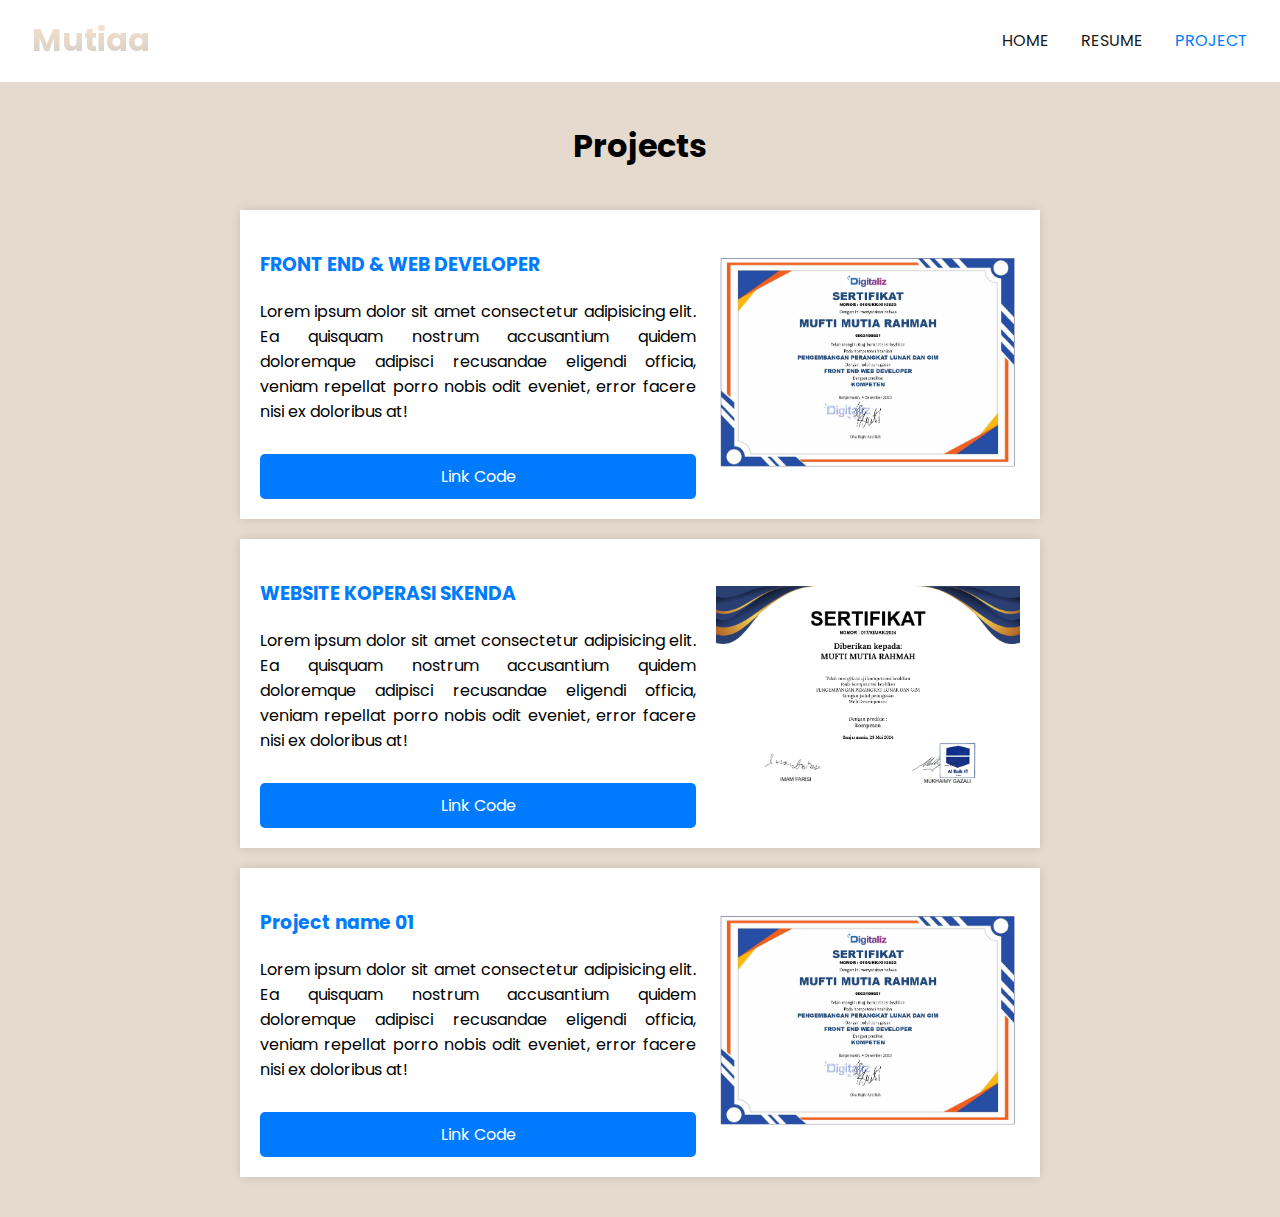
==== project.html @ 4d0b1b71 "mengubah bbrp file" ====
<!DOCTYPE html>
<html lang="en">
    <head>
        <meta charset="UTF-8">
        <meta name="viewport" content="width=device-width, initial-scale=1.0">
        <title>Portofolio | Mutiaa</title>
        <link rel="stylesheet" href="project.css">
        <link rel="stylesheet" href="https://cdnjs.cloudflare.com/ajax/libs/font-awesome/6.0.0-beta3/css/all.min.css">
        <link href="https://fonts.googleapis.com/css2?family=Poppins:wght@400;600;700&display=swap" rel="stylesheet">
    </head>
<body>
    <div class="header">
        <div id="menu-icon" class="menu-icon">
            <i class="fas fa-bars"></i>
        </div>
        <div class="logo">
            <h1>Mutiaa</h1>
            <ul id="menu-list" class="hidden">
                <li>
                    <a href="index.html">HOME</a>
                </li>
                <li>
                    <a href="resume.html">RESUME</a>
                </li>
                <li>
                    <a href="#" class="active">PROJECT</a>
                </li>
            </ul>
        </div>
    </div>
    <div class="container">
        <h1>Projects</h1>
        <div class="kotak-projek">
            <div class="text-content">
                <h3>FRONT END & WEB DEVELOPER</h3>
                <p>Lorem ipsum dolor sit amet consectetur adipisicing elit. Ea quisquam nostrum accusantium quidem doloremque adipisci recusandae eligendi officia, veniam repellat porro nobis odit eveniet, error facere nisi ex doloribus at!</p>
                <a href="link-ke-code-1" target="_blank" class="btn-code">Link Code</a>
            </div>
            <img src="ESERTIFIKAT MUFTI MUTIA RAHMAH_page-0001.jpg" alt="Projek 1">
        </div>
        <div class="kotak-projek">
            <div class="text-content">
                <h3>WEBSITE KOPERASI SKENDA</h3>
                <p>Lorem ipsum dolor sit amet consectetur adipisicing elit. Ea quisquam nostrum accusantium quidem doloremque adipisci recusandae eligendi officia, veniam repellat porro nobis odit eveniet, error facere nisi ex doloribus at!</p>
                <a href="link-ke-code-2" target="_blank" class="btn-code">Link Code</a>
            </div>
            <img src="MUFTI MUTIA RAHMAH sertifikat_page-0001.jpg" alt="Projek 2">
        </div>
        <div class="kotak-projek">
            <div class="text-content">
                <h3>Project name 01</h3>
                <p>Lorem ipsum dolor sit amet consectetur adipisicing elit. Ea quisquam nostrum accusantium quidem doloremque adipisci recusandae eligendi officia, veniam repellat porro nobis odit eveniet, error facere nisi ex doloribus at!</p>
                <a href="link-ke-code-3" target="_blank" class="btn-code">Link Code</a>
            </div>
            <img src="ESERTIFIKAT MUFTI MUTIA RAHMAH_page-0001.jpg" alt="Projek 3">
        </div>
    </div>    

    <script>
        const menuIcon = document.getElementById("menu-icon");
        const menuList = document.getElementById("menu-list");

        menuIcon.addEventListener("click", () => {
            menuList.classList.toggle("hidden");
        });
    </script>
</body>
</html>
---- project.css ----
* {
    margin: 0;
    padding: 0;
    box-sizing: border-box;
    text-decoration: none;
}
body {
    width: 100%;
    height: auto;
    overflow-x: hidden;
    font-family: 'Poppins';
}
.header {
    width: 100%;
    height: 82px;
    position: sticky;
    z-index: 1000;
    top: 0;
    flex-wrap: wrap;
    background: #fff;
}
.logo {
    background-color: white;
    display: flex;
    justify-content: space-between;
    padding: 1rem 2rem;
}
.logo h1 {
    background: linear-gradient(#ffe4ca , #cecbc9); 
    -webkit-background-clip: text; 
    -webkit-text-fill-color: transparent; 
}
.menu-icon {
    font-size: 25px;
    display: none;
}
.logo ul {
    display: flex;
    align-items: center;
    gap: 2rem;
    list-style: none;
}
.logo ul li a {
    color: #191919;
    padding: 8px 0;
}
.logo a:hover {
    color: #007bff;
}
.logo a.active {
    color: #007bff; 
}

.container {
    text-align: center;
    width: 100%;
    background-color: #E6DACE;
    padding: 20px;
}
.container h1 {
    padding: 20px;
}

.kotak-projek {
    display: flex;
    align-items: center; 
    justify-content: space-between; 
    max-width: 800px; 
    height: auto;
    background-color: white;
    margin: 20px auto; 
    padding: 20px; 
    box-shadow: 0px 4px 10px rgba(0, 0, 0, 0.03), 
                0px -4px 10px rgba(0, 0, 0, 0.03), 
                4px 0px 10px rgba(0, 0, 0, 0.03), 
                -4px 0px 10px rgba(0, 0, 0, 0.03);
}
.text-content {
    flex: 1; 
    text-align: left;
    display: flex;
    flex-direction: column; 
    justify-content: flex-start; 
    padding-top: 20px;
}
.kotak-projek h3 {
    color: #007bff;
    margin: 0; 
}
.kotak-projek p {
    margin: 20px 0; 
    text-align: justify; 
}
.btn-code {
    display: inline-block;
    text-align: center;
    padding: 10px 20px;
    margin-top: 10px;
    font-size: 16px;
    color: white;
    background-color: #007bff; 
    text-decoration: none;
    border-radius: 5px;
    transition: background-color 0.3s ease;
}
.btn-code:hover {
    background-color: #0077f7; 
}
.kotak-projek img {
    width: 40%;
    height: auto; 
    object-fit: cover;
    margin-left: 20px; 
}

.footer {
    display: flex;
    justify-content: space-between; 
    align-items: center;
    padding: 20px;
}
.footer-text {
    margin-left: 20px;
    display: flex;
    align-items: center;
    white-space: nowrap;
    font-size: 15px;
}
.span-kanan {
    display: flex;
    justify-content: space-between;
    flex-wrap: nowrap;
    margin-left: 390px;
    width: 100%; 
}

.span1, .span2, .span3 {
    flex-wrap: wrap;
    text-align: center;
    flex: 1;
    margin: 30px;
    min-width: 120px; 
}

.span-kanan p {
    font-size: 13px;
    margin: 0;
    white-space: nowrap; 
}

.span3 a {
    text-decoration: none;
    color: black;
    margin: 5px;
}

.span-kanan h5 {
    margin-bottom: 10px;
    white-space: nowrap; 
}

@media (max-width: 768px) {
    body {
        font-family: 'Poppins';
    }
    .header {
        height: auto;
        display: flex;
        flex-direction: column;
    }
    .logo {
        flex-wrap: wrap;
        justify-content: center;
    }
    .logo h1 {
        display: none;
    }
    .logo ul {
        flex-direction: column;
    }
    .logo ul.hidden {
        display: none;
    }
    .logo ul li a:hover {
        color: #007bff;
    }
    .menu-icon {
        display: flex;
        cursor: pointer;
        margin-left: 10px;
        margin-top: 33px;
    }

    .kotak-projek {
        flex-direction: column;
        align-items: center; 
    }
    .kotak-projek img {
        width: 100%;
        margin: 0; 
    }
    .text-content {
        order: 2;
        text-align: center; 
    }

    .footer {
        display: flex;
        flex-direction: column;
        align-items: flex-start;
    }
    .footer-text {
        margin-left: 0;
        order: 2;
        margin-bottom: 20px;
    }
    .span-kanan {
        flex-wrap: wrap;
        justify-content: flex-start;
        width: 100%;
        margin-left: 0;
    }
    .span1, .span2, .span3 {
        margin: 40px;
        max-width: 200px;
        text-align: left;
    }
}
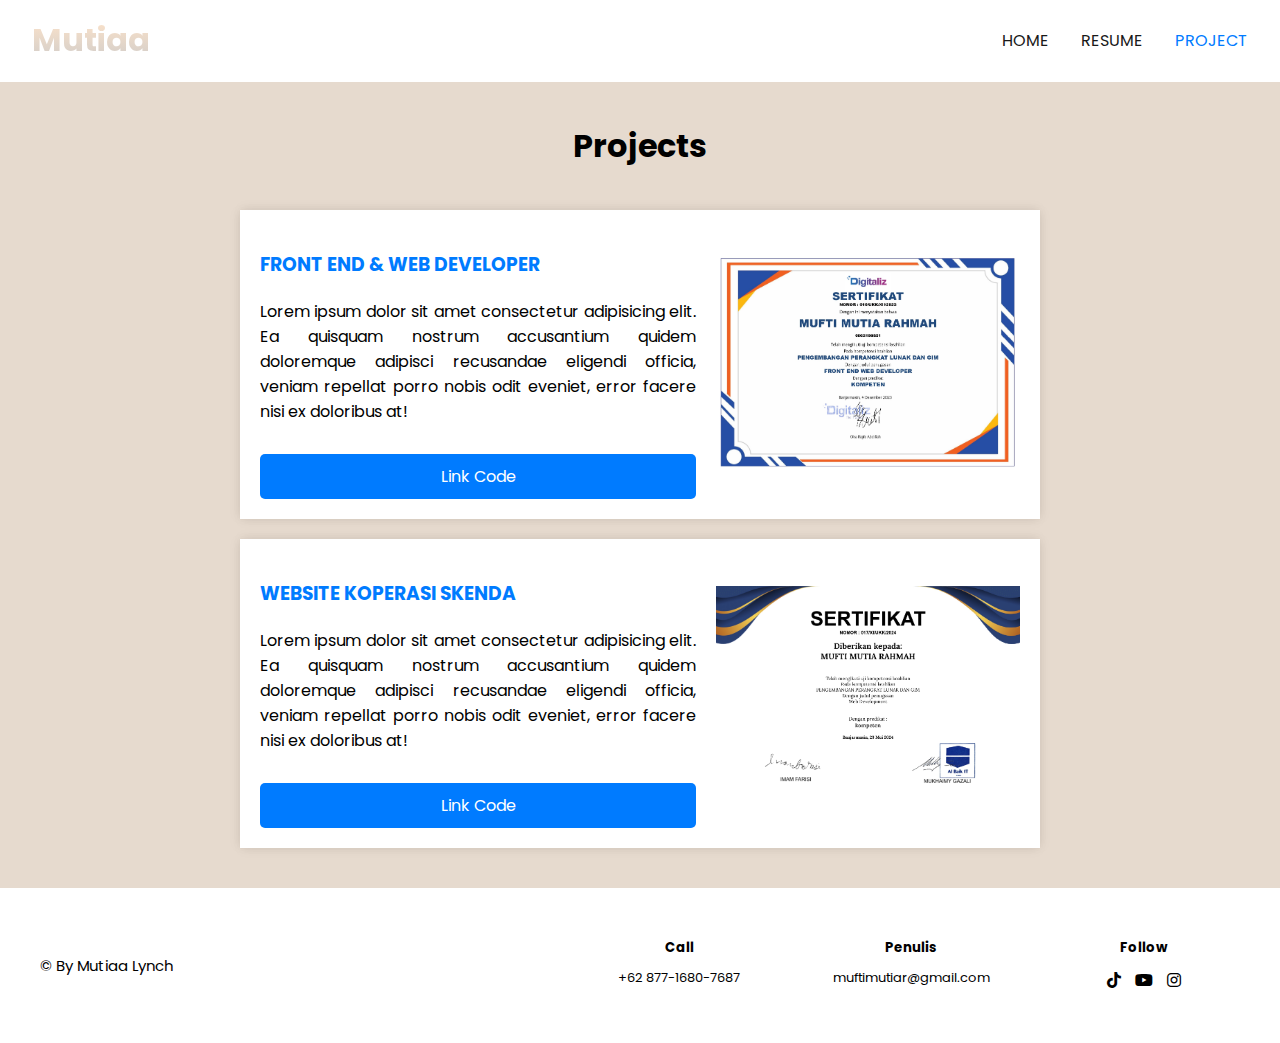
==== commit 6bcc07b1: "percobaan commit" ====
--- a/project.html
+++ b/project.html
@@ -46,15 +46,26 @@
             </div>
             <img src="MUFTI MUTIA RAHMAH sertifikat_page-0001.jpg" alt="Projek 2">
         </div>
-        <div class="kotak-projek">
-            <div class="text-content">
-                <h3>Project name 01</h3>
-                <p>Lorem ipsum dolor sit amet consectetur adipisicing elit. Ea quisquam nostrum accusantium quidem doloremque adipisci recusandae eligendi officia, veniam repellat porro nobis odit eveniet, error facere nisi ex doloribus at!</p>
-                <a href="link-ke-code-3" target="_blank" class="btn-code">Link Code</a>
+    </div>    
+    <div class="footer">
+        <p class="footer-text">&copy; By Mutiaa Lynch</p>
+        <div class="span-kanan">
+            <div class="span1">
+                <h5>Call</h5>
+                <p>+62 877-1680-7687</p> 
             </div>
-            <img src="ESERTIFIKAT MUFTI MUTIA RAHMAH_page-0001.jpg" alt="Projek 3">
+            <div class="span2">
+                <h5>Penulis</h5>
+                <p>muftimutiar@gmail.com</p>
+            </div>
+            <div class="span3">
+                <h5>Follow</h5>
+                <a href="https://www.tiktok.com/@mtiareigns?is_from_webapp=1&sender_device=pc" target="_blank"><i class="fab fa-tiktok"></i></a>
+                <a href="http://www.youtube.com/@muftimutiarahmah9732" target="_blank"><i class="fab fa-youtube"></i></a>
+                <a href="https://www.instagram.com/mftee__/?utm_source=ig_web_button_share_sheet" target="_blank"><i class="fab fa-instagram"></i></a>
+            </div>
         </div>
-    </div>    
+    </div>
 
     <script>
         const menuIcon = document.getElementById("menu-icon");
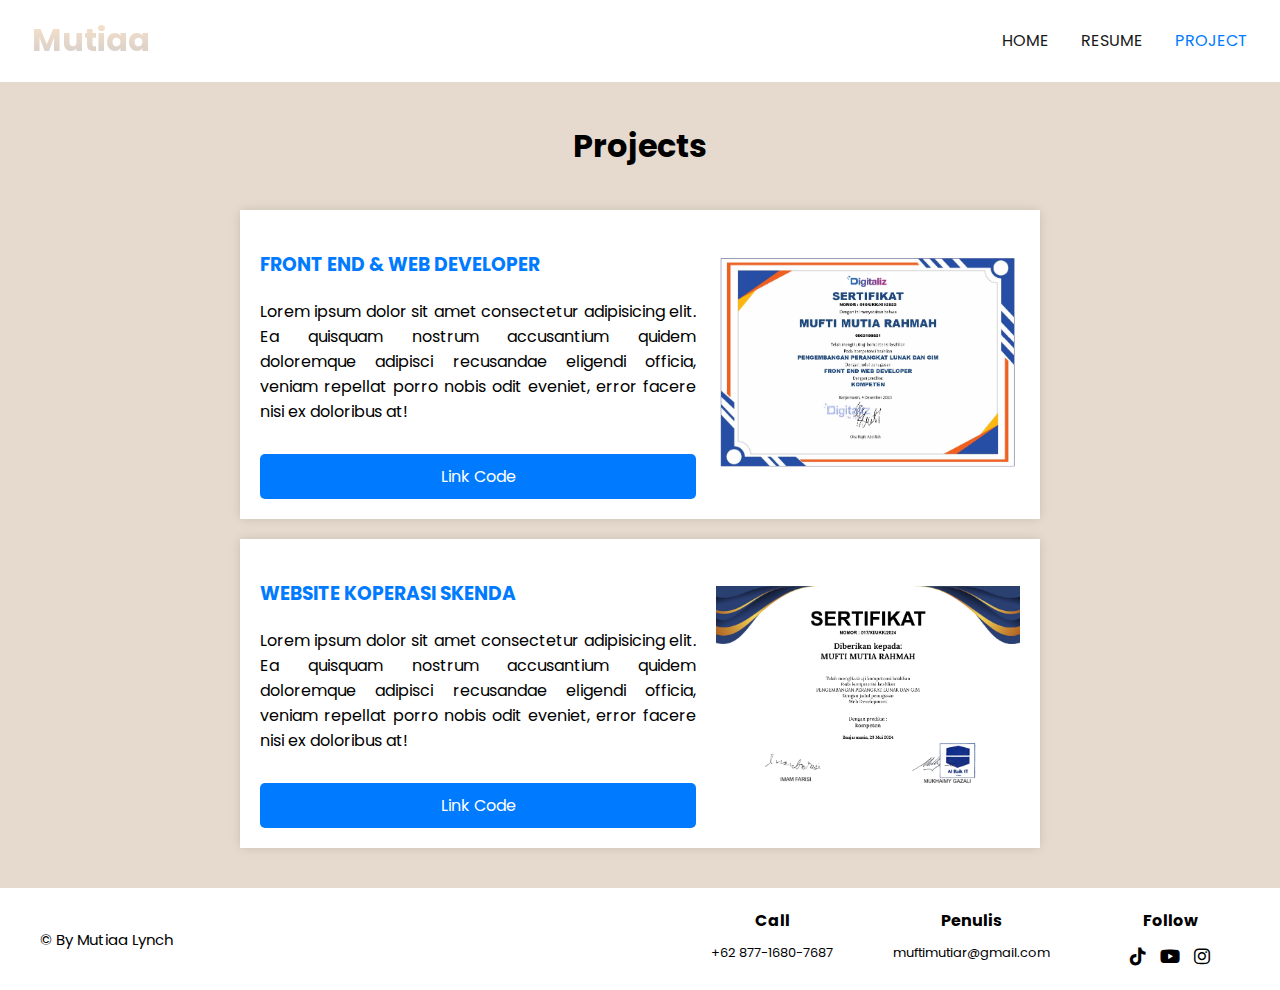
==== commit 45db83de: "ppp" ====
--- a/project.html
+++ b/project.html
@@ -49,16 +49,16 @@
     </div>    
     <div class="footer">
         <p class="footer-text">&copy; By Mutiaa Lynch</p>
-        <div class="span-kanan">
-            <div class="span1">
+        <div class="footer-sections">
+            <div class="footer-section">
                 <h5>Call</h5>
                 <p>+62 877-1680-7687</p> 
             </div>
-            <div class="span2">
+            <div class="footer-section">
                 <h5>Penulis</h5>
                 <p>muftimutiar@gmail.com</p>
             </div>
-            <div class="span3">
+            <div class="footer-section">
                 <h5>Follow</h5>
                 <a href="https://www.tiktok.com/@mtiareigns?is_from_webapp=1&sender_device=pc" target="_blank"><i class="fab fa-tiktok"></i></a>
                 <a href="http://www.youtube.com/@muftimutiarahmah9732" target="_blank"><i class="fab fa-youtube"></i></a>
--- a/project.css
+++ b/project.css
@@ -118,45 +118,44 @@
     justify-content: space-between; 
     align-items: center;
     padding: 20px;
-}
+    width: auto;
+    background-color: #fff; /* Optional background for contrast */
+}
+
 .footer-text {
     margin-left: 20px;
-    display: flex;
-    align-items: center;
     white-space: nowrap;
     font-size: 15px;
 }
-.span-kanan {
-    display: flex;
-    justify-content: space-between;
-    flex-wrap: nowrap;
-    margin-left: 390px;
-    width: 100%; 
-}
-
-.span1, .span2, .span3 {
-    flex-wrap: wrap;
+
+.footer-sections {
+    display: flex;
+    justify-content: space-around;
+    width: auto;
+    margin-left: auto;
+}
+
+.footer-section {
     text-align: center;
-    flex: 1;
-    margin: 30px;
-    min-width: 120px; 
-}
-
-.span-kanan p {
+    margin: 0 30px;
+    min-width: 120px;
+}
+
+.footer-section h5 {
+    margin-bottom: 10px;
+    font-size: 16px;
+}
+
+.footer-section p {
     font-size: 13px;
     margin: 0;
-    white-space: nowrap; 
-}
-
-.span3 a {
+}
+
+.footer-section a {
     text-decoration: none;
     color: black;
-    margin: 5px;
-}
-
-.span-kanan h5 {
-    margin-bottom: 10px;
-    white-space: nowrap; 
+    margin: 0 5px;
+    font-size: 18px;
 }
 
 @media (max-width: 768px) {
@@ -204,25 +203,32 @@
         text-align: center; 
     }
 
-    .footer {
-        display: flex;
+    .footer-sections {
         flex-direction: column;
         align-items: flex-start;
-    }
-    .footer-text {
-        margin-left: 0;
-        order: 2;
-        margin-bottom: 20px;
-    }
-    .span-kanan {
-        flex-wrap: wrap;
-        justify-content: flex-start;
         width: 100%;
-        margin-left: 0;
-    }
-    .span1, .span2, .span3 {
-        margin: 40px;
-        max-width: 200px;
+    }
+
+    .footer-section {
+        width: 100%;
+        max-width: 300px;
+        margin: 15px 0;
         text-align: left;
+        padding: 10px;
+    }
+
+    .footer-section h5 {
+        font-size: 15px;
+        margin-bottom: 5px;
+    }
+
+    .footer-section p {
+        font-size: 14px;
+        margin: 5px 0 0;
+    }
+
+    .footer-section a {
+        font-size: 18px;
+        margin: 0 8px;
     }
 }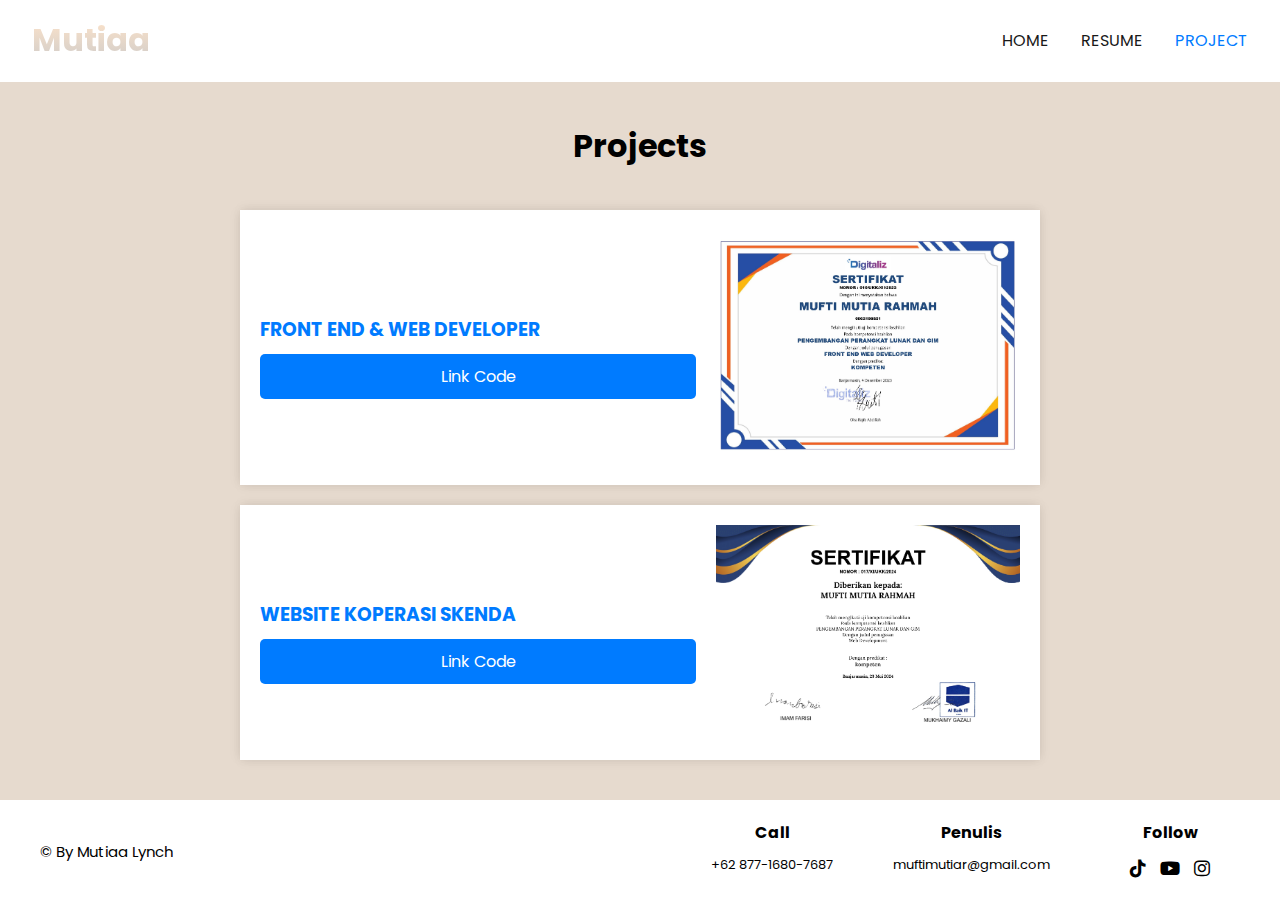
==== commit 2fe0caf5: "tes" ====
--- a/project.html
+++ b/project.html
@@ -33,7 +33,7 @@
         <div class="kotak-projek">
             <div class="text-content">
                 <h3>FRONT END & WEB DEVELOPER</h3>
-                <p>Lorem ipsum dolor sit amet consectetur adipisicing elit. Ea quisquam nostrum accusantium quidem doloremque adipisci recusandae eligendi officia, veniam repellat porro nobis odit eveniet, error facere nisi ex doloribus at!</p>
+                <!-- <p>Lorem ipsum dolor sit amet consectetur adipisicing elit. Ea quisquam nostrum accusantium quidem doloremque adipisci recusandae eligendi officia, veniam repellat porro nobis odit eveniet, error facere nisi ex doloribus at!</p> -->
                 <a href="link-ke-code-1" target="_blank" class="btn-code">Link Code</a>
             </div>
             <img src="ESERTIFIKAT MUFTI MUTIA RAHMAH_page-0001.jpg" alt="Projek 1">
@@ -41,7 +41,7 @@
         <div class="kotak-projek">
             <div class="text-content">
                 <h3>WEBSITE KOPERASI SKENDA</h3>
-                <p>Lorem ipsum dolor sit amet consectetur adipisicing elit. Ea quisquam nostrum accusantium quidem doloremque adipisci recusandae eligendi officia, veniam repellat porro nobis odit eveniet, error facere nisi ex doloribus at!</p>
+                <!-- <p>Lorem ipsum dolor sit amet consectetur adipisicing elit. Ea quisquam nostrum accusantium quidem doloremque adipisci recusandae eligendi officia, veniam repellat porro nobis odit eveniet, error facere nisi ex doloribus at!</p> -->
                 <a href="link-ke-code-2" target="_blank" class="btn-code">Link Code</a>
             </div>
             <img src="MUFTI MUTIA RAHMAH sertifikat_page-0001.jpg" alt="Projek 2">
--- a/project.css
+++ b/project.css
@@ -203,6 +203,18 @@
         text-align: center; 
     }
 
+    .footer {
+        flex-direction: column;
+        align-items: flex-start;
+        padding: 15px;
+    }
+
+    .footer-text {
+        margin: 10px 0;
+        order: 2;
+        font-size: 14px;
+    }
+
     .footer-sections {
         flex-direction: column;
         align-items: flex-start;
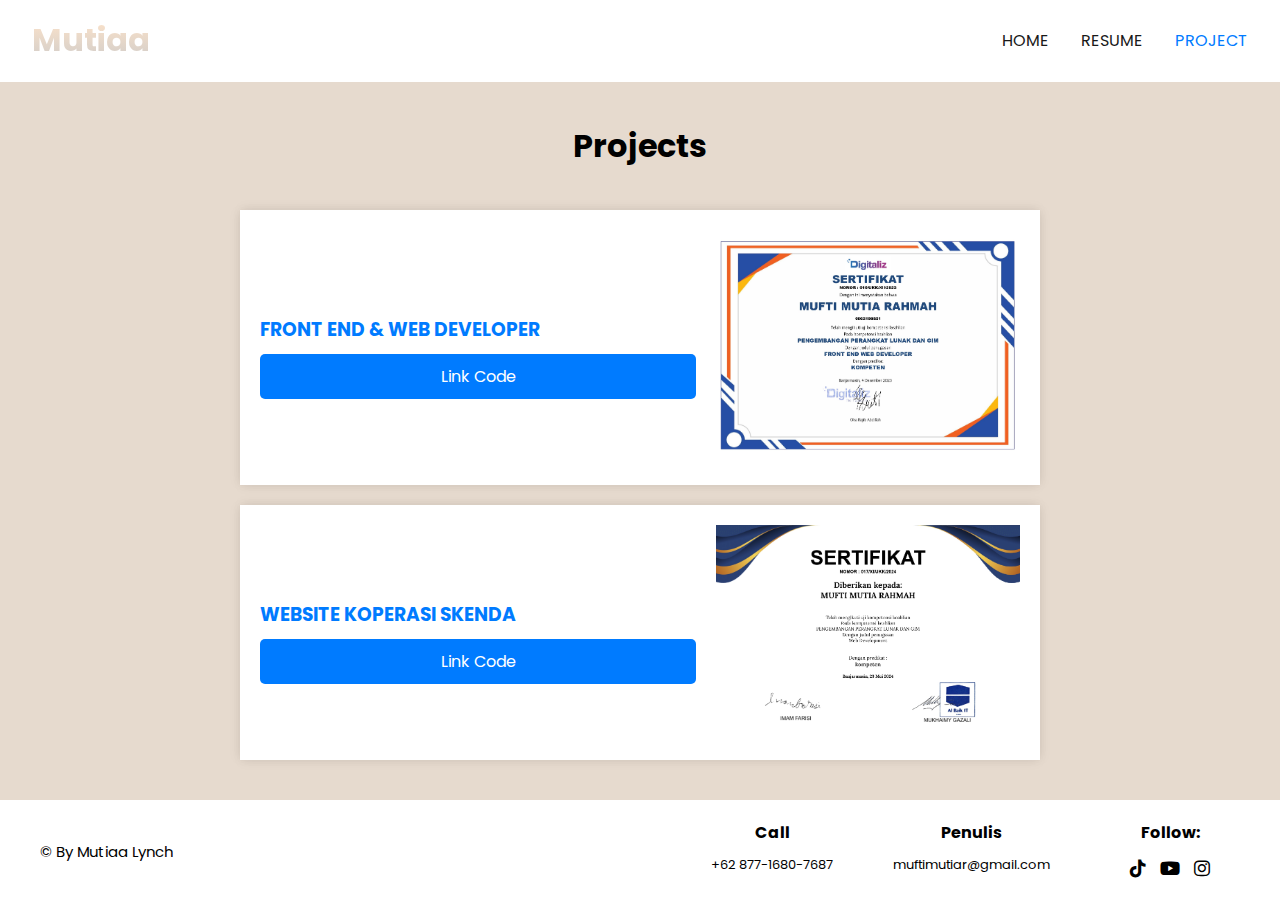
==== commit 5aea9c58: "Tes" ====
--- a/project.html
+++ b/project.html
@@ -34,7 +34,7 @@
             <div class="text-content">
                 <h3>FRONT END & WEB DEVELOPER</h3>
                 <!-- <p>Lorem ipsum dolor sit amet consectetur adipisicing elit. Ea quisquam nostrum accusantium quidem doloremque adipisci recusandae eligendi officia, veniam repellat porro nobis odit eveniet, error facere nisi ex doloribus at!</p> -->
-                <a href="link-ke-code-1" target="_blank" class="btn-code">Link Code</a>
+                <a href="https://github.com/MuftiMutiaRahmah/ukkkelas10" target="_blank" class="btn-code">Link Code</a>
             </div>
             <img src="ESERTIFIKAT MUFTI MUTIA RAHMAH_page-0001.jpg" alt="Projek 1">
         </div>
@@ -59,7 +59,7 @@
                 <p>muftimutiar@gmail.com</p>
             </div>
             <div class="footer-section">
-                <h5>Follow</h5>
+                <h5>Follow:</h5>
                 <a href="https://www.tiktok.com/@mtiareigns?is_from_webapp=1&sender_device=pc" target="_blank"><i class="fab fa-tiktok"></i></a>
                 <a href="http://www.youtube.com/@muftimutiarahmah9732" target="_blank"><i class="fab fa-youtube"></i></a>
                 <a href="https://www.instagram.com/mftee__/?utm_source=ig_web_button_share_sheet" target="_blank"><i class="fab fa-instagram"></i></a>
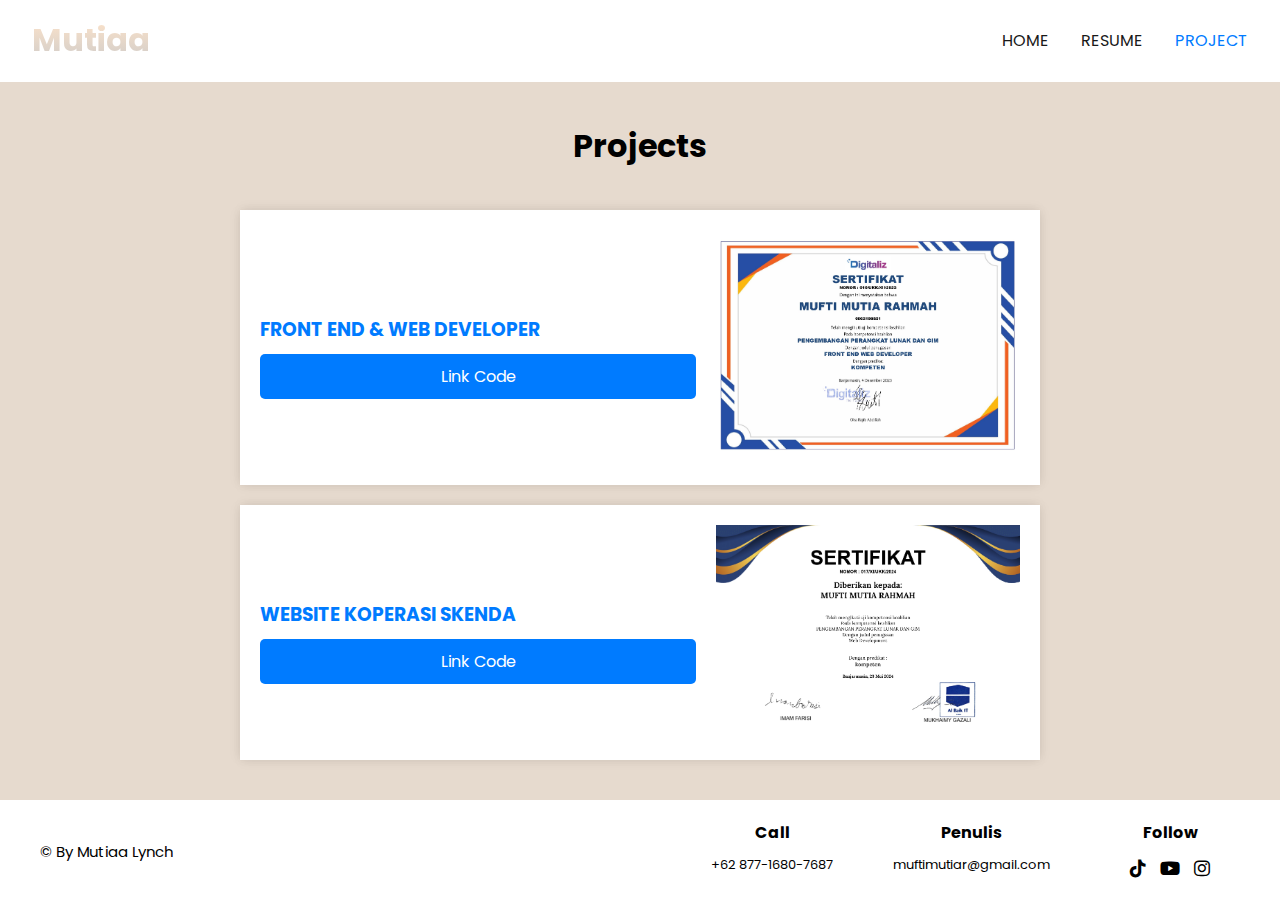
==== commit e3964ea5: "Tes" ====
--- a/project.html
+++ b/project.html
@@ -59,7 +59,7 @@
                 <p>muftimutiar@gmail.com</p>
             </div>
             <div class="footer-section">
-                <h5>Follow:</h5>
+                <h5>Follow</h5>
                 <a href="https://www.tiktok.com/@mtiareigns?is_from_webapp=1&sender_device=pc" target="_blank"><i class="fab fa-tiktok"></i></a>
                 <a href="http://www.youtube.com/@muftimutiarahmah9732" target="_blank"><i class="fab fa-youtube"></i></a>
                 <a href="https://www.instagram.com/mftee__/?utm_source=ig_web_button_share_sheet" target="_blank"><i class="fab fa-instagram"></i></a>
